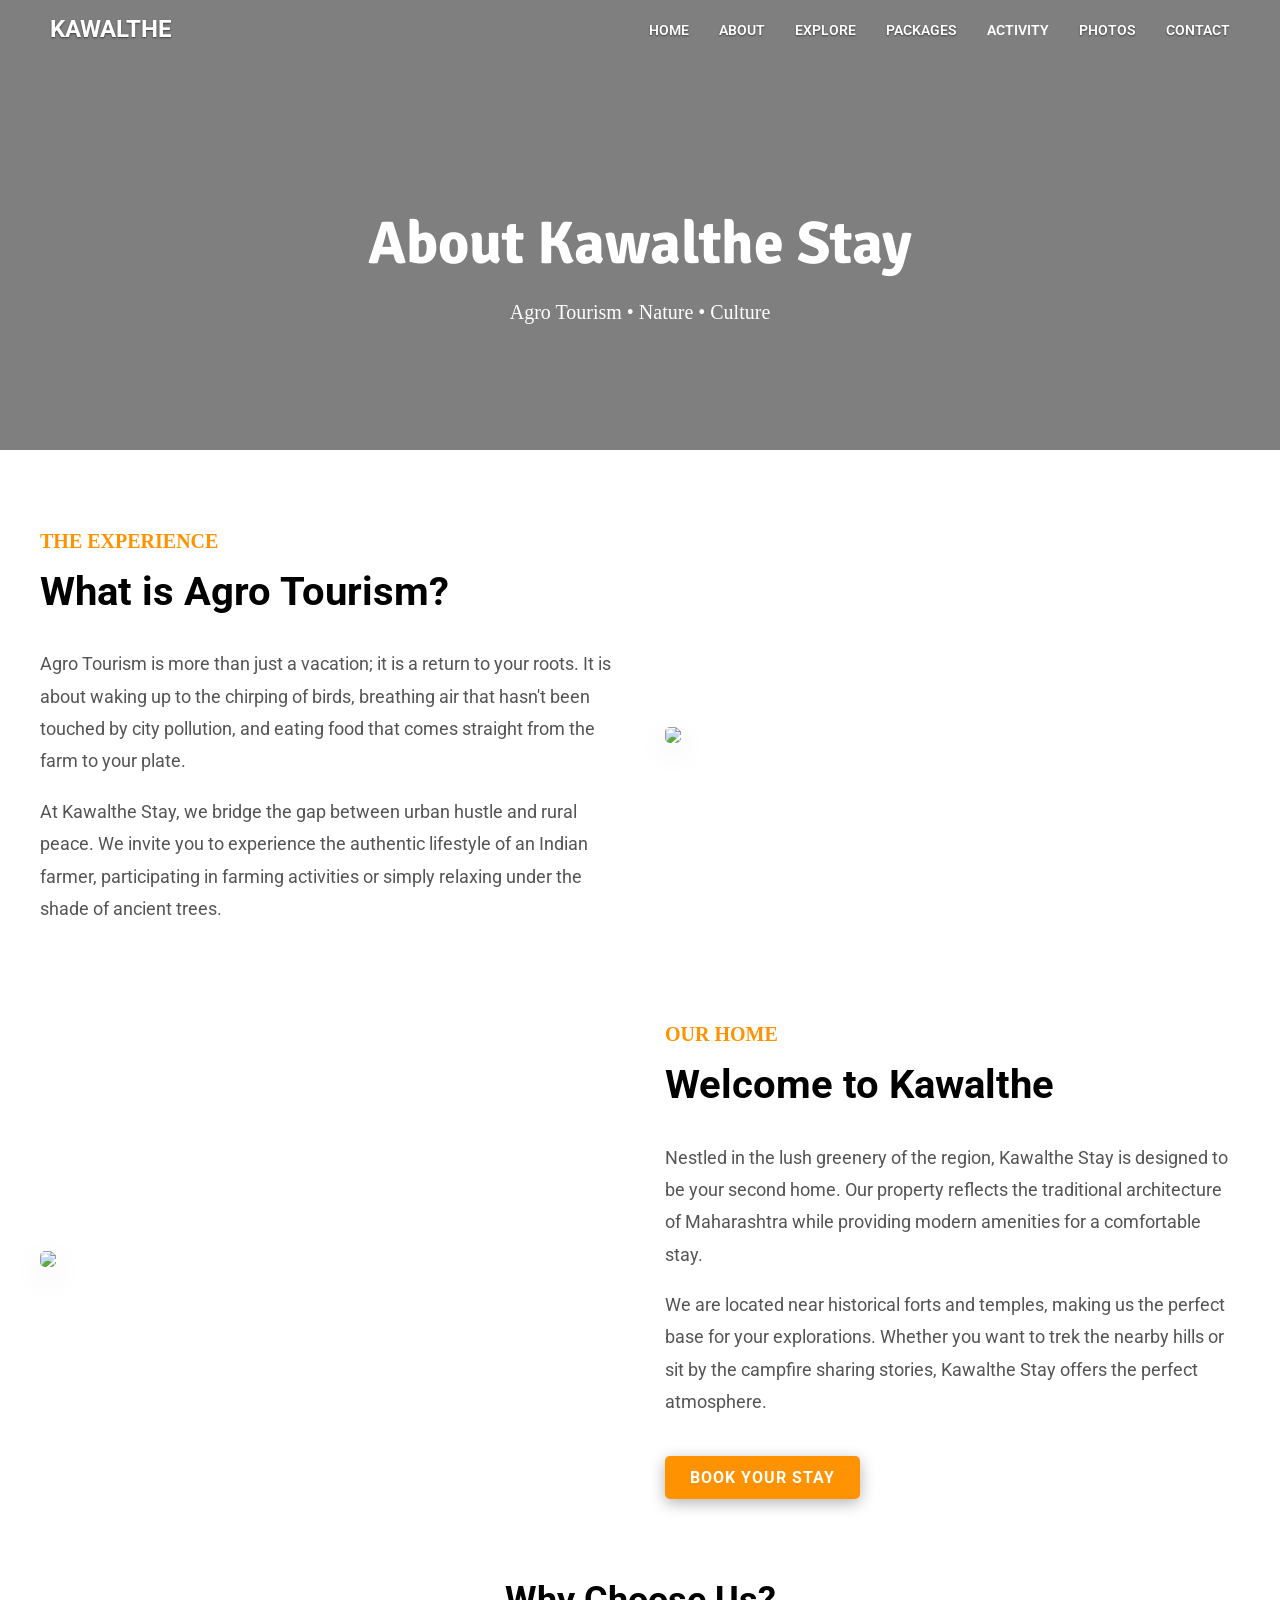
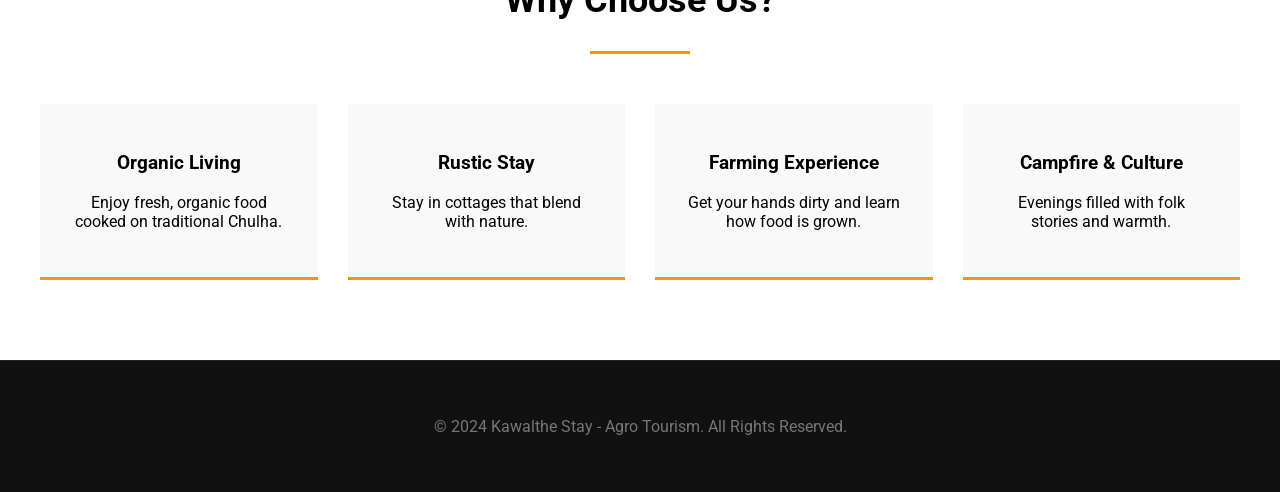
==== about.html @ 2143f7c7 "Add files via upload" ====
<!DOCTYPE html>
<html lang="en-US" class="no-js">
<head>
    <meta charset="UTF-8" />
    <meta name="viewport" content="width=device-width, initial-scale=1, maximum-scale=1, user-scalable=0">
    <title>About Us - Kawalthe Stay</title>
    
    <link rel='stylesheet' href='https://www.hachikotourism.in/wp-content/themes/dt-the7/fonts/icomoon-the7-font/icomoon-the7-font.min.css?ver=12.4.1' media='all' />
    <link rel='stylesheet' href='https://www.hachikotourism.in/wp-content/themes/dt-the7/fonts/FontAwesome/css/all.min.css?ver=12.4.1' media='all' />
    <link rel='stylesheet' href='https://www.hachikotourism.in/wp-content/themes/dt-the7/css/main.min.css?ver=12.4.1' media='all' />
    
    <link href="//fonts.googleapis.com/css?family=Signika:700%7CRoboto:700%2C400&display=swap" rel="stylesheet">
    <link rel="stylesheet" href="style.css">

    <style>
        /* RESET BODY MARGIN */
        body { margin: 0; padding: 0; }

        /* Page Header Banner */
        .page-header {
            /* REPLACE WITH YOUR IMAGE */
            background-image: url('https://www.hachikotourism.in/wp-content/uploads/2020/03/parashar-agritourism-12.jpg');
            background-size: cover;
            background-position: center;
            height: 450px; 
            display: flex;
            align-items: center;
            justify-content: center;
            position: relative;
            
            /* --- FIXED: Removed Top Margin --- */
            margin-top: 0px !important; 
        }
        
        .page-header::before {
            content: '';
            position: absolute;
            top: 0; left: 0; width: 100%; height: 100%;
            background: rgba(0,0,0,0.5); /* Dark overlay */
        }

        .page-title {
            position: relative;
            color: white;
            z-index: 2;
            text-align: center;
            padding-top: 60px; /* Push text down to clear navbar */
        }

        .page-title h1 {
            font-family: 'Signika', sans-serif;
            font-size: 60px;
            margin-bottom: 10px;
            color: #ffffff;
        }
        
        /* Text Sections */
        .content-section {
            padding: 80px 20px;
            max-width: 1200px;
            margin: 0 auto;
        }
        .flex-box {
            display: flex;
            align-items: center;
            gap: 50px;
            margin-bottom: 80px;
        }
        
        /* Highlight Text (Orange) */
        .highlight-text {
            color: #ff9200; /* Original Orange */
            font-family: 'Roboto Slab', serif;
            font-weight: 700;
            font-size: 20px;
            margin-bottom: 15px;
            display: block;
        }

        /* Feature Grid */
        .feature-grid {
            display: grid;
            grid-template-columns: repeat(auto-fit, minmax(250px, 1fr));
            gap: 30px;
            margin-top: 50px;
        }
        .feature-item {
            text-align: center;
            padding: 30px;
            background: #f9f9f9;
            border-bottom: 3px solid #ff9200; /* Orange Border */
            transition: transform 0.3s;
        }
        .feature-item:hover {
            transform: translateY(-5px);
        }
        .feature-icon {
            font-size: 40px;
            color: #ff9200; /* Orange Icon */
            margin-bottom: 20px;
        }

        /* Mobile Layout */
        @media screen and (max-width: 768px) {
            .flex-box { flex-direction: column; }
            .flex-box.reverse { flex-direction: column-reverse; }
            .page-header { height: 300px; }
            .page-title h1 { font-size: 36px; }
            
            /* Mobile Nav Fixes */
            .navigation ul { flex-direction: column; background: #333; padding: 20px !important; }
            .header-bar { padding: 10px 20px !important; }
        }
        
        /* Button Style (Orange) */
        .slider-btn {
            background-color: #ff9200; /* Original Orange */
            color: white;
            padding: 12px 25px;
            text-decoration: none;
            font-weight: bold;
            border-radius: 5px;
            display: inline-block;
            transition: background 0.3s;
        }
        .slider-btn:hover {
            background-color: #e08000; /* Darker Orange on Hover */
        }
    </style>
</head>

<body class="home page-template-default page page-id-14">

<div class="masthead split-header" role="banner" style="position: absolute; width: 100%; z-index: 999; background: transparent;">
    <header class="header-bar" style="display: flex; justify-content: space-between; align-items: center; padding: 15px 50px; max-width: 1200px; margin: 0 auto;">
        
        <a href="index.html" style="font-size: 24px; font-weight: bold; color: white; text-decoration: none; text-shadow: 0 1px 2px rgba(0,0,0,0.5);">KAWALTHE</a>

        <nav class="navigation">
            <ul style="list-style:none; display:flex; gap:30px; margin:0; padding:0;">
                <li><a href="index.html" style="text-decoration:none; color:#ffffff; font-weight:600; text-transform: uppercase; font-size: 14px; text-shadow: 0 1px 2px rgba(0,0,0,0.5);">Home</a></li>
                <li><a href="about.html" style="text-decoration:none; color:#ffffff; font-weight:600; text-transform: uppercase; font-size: 14px; text-shadow: 0 1px 2px rgba(0,0,0,0.5);">About</a></li>
                <li><a href="explore.html" style="text-decoration:none; color:#ffffff; font-weight:600; text-transform: uppercase; font-size: 14px; text-shadow: 0 1px 2px rgba(0,0,0,0.5);">Explore</a></li>
                <li><a href="packages.html" style="text-decoration:none; color:#ffffff; font-weight:600; text-transform: uppercase; font-size: 14px; text-shadow: 0 1px 2px rgba(0,0,0,0.5);">Packages</a></li>
                <li><a href="activity.html" style="text-decoration:none; color:#ffffff; font-weight:600; text-transform: uppercase; font-size: 14px;">Activity</a></li>
                <li><a href="photos.html" style="text-decoration:none; color:#ffffff; font-weight:600; text-transform: uppercase; font-size: 14px; text-shadow: 0 1px 2px rgba(0,0,0,0.5);">Photos</a></li>
                <li><a href="contact.html" style="text-decoration:none; color:#ffffff; font-weight:600; text-transform: uppercase; font-size: 14px; text-shadow: 0 1px 2px rgba(0,0,0,0.5);">Contact</a></li>
            </ul>
        </nav>

    </header>
</div>
<div class="page-header">
    <div class="page-title">
        <h1>About Kawalthe Stay</h1>
        <p style="font-size: 20px; font-family: 'Roboto Slab', serif;">Agro Tourism • Nature • Culture</p>
    </div>
</div>

<div id="main" class="sidebar-none">
    <div class="content-section">
        
        <div class="flex-box">
            <div style="flex: 1;">
                <span class="highlight-text">THE EXPERIENCE</span>
                <h2 style="font-size: 40px; margin-top: 0;">What is Agro Tourism?</h2>
                <p style="font-size: 18px; line-height: 1.8; color: #555;">
                    Agro Tourism is more than just a vacation; it is a return to your roots. It is about waking up to the chirping of birds, breathing air that hasn't been touched by city pollution, and eating food that comes straight from the farm to your plate.
                </p>
                <p style="font-size: 18px; line-height: 1.8; color: #555;">
                    At Kawalthe Stay, we bridge the gap between urban hustle and rural peace. We invite you to experience the authentic lifestyle of an Indian farmer, participating in farming activities or simply relaxing under the shade of ancient trees.
                </p>
            </div>
            <div style="flex: 1;">
                <img src="https://www.hachikotourism.in/wp-content/uploads/2020/09/DSCF1661-1-700x466.jpg" style="width:100%; border-radius: 5px; box-shadow: 0 10px 30px rgba(0,0,0,0.1);">
            </div>
        </div>

        <div class="flex-box reverse">
            <div style="flex: 1;">
                <img src="https://www.hachikotourism.in/wp-content/uploads/2021/12/IMG20211127114203-2.jpg" style="width:100%; border-radius: 5px; box-shadow: 0 10px 30px rgba(0,0,0,0.1);">
            </div>
            <div style="flex: 1;">
                <span class="highlight-text">OUR HOME</span>
                <h2 style="font-size: 40px; margin-top: 0;">Welcome to Kawalthe</h2>
                <p style="font-size: 18px; line-height: 1.8; color: #555;">
                    Nestled in the lush greenery of the region, Kawalthe Stay is designed to be your second home. Our property reflects the traditional architecture of Maharashtra while providing modern amenities for a comfortable stay.
                </p>
                <p style="font-size: 18px; line-height: 1.8; color: #555;">
                    We are located near historical forts and temples, making us the perfect base for your explorations. Whether you want to trek the nearby hills or sit by the campfire sharing stories, Kawalthe Stay offers the perfect atmosphere.
                </p>
                <br>
                <a href="packages.html" class="slider-btn">Book Your Stay</a>
            </div>
        </div>

        <div style="text-align: center; margin-top: 80px;">
            <h2 style="font-size: 36px;">Why Choose Us?</h2>
            <div style="width: 100px; height: 3px; background: #ff9200; margin: 20px auto;"></div>
        </div>

        <div class="feature-grid">
            <div class="feature-item">
                
                <h3>Organic Living</h3>
                <p>Enjoy fresh, organic food cooked on traditional Chulha.</p>
            </div>
            <div class="feature-item">
               
                <h3>Rustic Stay</h3>
                <p>Stay in cottages that blend with nature.</p>
            </div>
            <div class="feature-item">
               
                <h3>Farming Experience</h3>
                <p>Get your hands dirty and learn how food is grown.</p>
            </div>
            <div class="feature-item">
                
                <h3>Campfire & Culture</h3>
                <p>Evenings filled with folk stories and warmth.</p>
            </div>
        </div>

    </div>
</div>

<footer id="footer" style="background: #111; color: #777; padding: 40px 20px; text-align: center; border-top: 1px solid #222;">
    <p>&copy; 2024 Kawalthe Stay - Agro Tourism. All Rights Reserved.</p>
</footer>

</body>
</html>
---- style.css ----
/* =========================================
   1. FONT DEFINITIONS
   ========================================= */

/* Roboto Slab - Regular */
@font-face {
  font-family: 'Roboto Slab';
  font-style: normal;
  font-weight: 400;
  src: url(https://fonts.gstatic.com/s/robotoslab/v36/BngMUXZYTXPIvIBgJJSb6ufN5qU.woff2) format('woff2');
}

/* Roboto Slab - Bold */
@font-face {
  font-family: 'Roboto Slab';
  font-style: normal;
  font-weight: 700;
  src: url(https://fonts.gstatic.com/s/robotoslab/v36/BngMUXZYTXPIvIBgJJSb6ufA5qW54A.woff2) format('woff2');
}

/* =========================================
   2. GLOBAL RESETS & BASICS
   ========================================= */
body {
    margin: 0;
    padding: 0;
    font-family: 'Roboto', sans-serif;
    overflow-x: hidden;
}

/* Hide the preloader from the original theme */
body #load {
    display: none !important;
}

/* =========================================
   3. HERO SLIDER STYLES
   ========================================= */
#main-slideshow {
    position: relative;
    width: 100%;
    height: 100vh; /* Full viewport height */
    overflow: hidden;
    background: #000;
}

.slide {
    position: absolute;
    top: 0;
    left: 0;
    width: 100%;
    height: 100%;
    opacity: 0;
    transition: opacity 1s ease-in-out;
    background-size: cover;
    background-position: center;
    background-repeat: no-repeat;
    display: flex;
    justify-content: center;
    align-items: center;
}

.slide.active {
    opacity: 1;
    z-index: 1;
}

/* Dark Overlay */
.slide::before {
    content: '';
    position: absolute;
    top: 0;
    left: 0;
    width: 100%;
    height: 100%;
    background: rgba(0, 0, 0, 0.35); /* Adjust opacity for text contrast */
}

/* Slide Content Container */
.slide-content {
    position: relative;
    z-index: 2;
    text-align: center;
    color: white;
    padding: 20px;
    max-width: 900px;
    animation: slideUp 1s ease-out;
}

/* Slide Typography */
.slide-content h2 {
    font-family: 'Signika', sans-serif;
    font-size: 70px; /* Large, bold font like the original */
    font-weight: 700;
    margin-bottom: 20px;
    color: #fff;
    text-shadow: 2px 2px 8px rgba(0,0,0,0.6);
    line-height: 1.1;
}

.slide-content p {
    font-family: 'Roboto Slab', serif;
    font-size: 24px;
    margin-bottom: 40px;
    color: #f0f0f0;
    font-weight: 400;
}

/* Slider Button (Call to Action) */
.slider-btn {
    display: inline-block;
    padding: 15px 35px;
    background-color: #ff9200; /* Theme Orange */
    color: white;
    text-decoration: none;
    border-radius: 50px;
    font-weight: bold;
    font-size: 16px;
    font-family: 'Roboto', sans-serif;
    text-transform: uppercase;
    letter-spacing: 1px;
    transition: all 0.3s ease;
    box-shadow: 0 4px 15px rgba(0,0,0,0.3);
}

.slider-btn:hover {
    background-color: #333;
    transform: translateY(-2px);
    box-shadow: 0 6px 20px rgba(0,0,0,0.4);
}

/* Navigation Arrows */
.prev, .next {
    cursor: pointer;
    position: absolute;
    top: 50%;
    width: auto;
    padding: 20px;
    margin-top: -30px;
    color: white;
    font-weight: bold;
    font-size: 40px;
    transition: 0.3s ease;
    user-select: none;
    z-index: 10;
    background: none;
    border: none;
    opacity: 0.7;
}

.next { right: 20px; }
.prev { left: 20px; }

.prev:hover, .next:hover {
    opacity: 1;
    transform: scale(1.1);
}

/* Slide Animation Keyframes */
@keyframes slideUp {
    from { transform: translateY(50px); opacity: 0; }
    to { transform: translateY(0); opacity: 1; }
}

/* =========================================
   4. SECTION STYLES (Layout Fixes)
   ========================================= */

/* About Section Spacing */
.vc_custom_1584203470235 {
    padding-top: 80px !important;
    padding-bottom: 80px !important;
}

/* Image Grid for "About Us" */
.gallery-image-grid {
    display: grid;
    grid-template-columns: repeat(auto-fit, minmax(300px, 1fr));
    gap: 15px;
}

.gallery-image-grid img {
    width: 100%;
    height: 100%;
    object-fit: cover;
    border-radius: 4px;
    display: block;
}

/* Stats Section (Years Experience, etc) */
.stats-container {
    display: flex;
    gap: 40px;
    margin-top: 30px;
}

.stat-box h3 {
    font-family: 'Roboto Slab', serif;
    font-size: 50px;
    font-weight: 700;
    margin: 0;
    color: #ff9200;
}

.stat-box p {
    margin: 5px 0 0;
    font-weight: 600;
    color: #ccc;
}

/* =========================================
   5. RESPONSIVE STYLES (Mobile)
   ========================================= */
@media screen and (max-width: 768px) {
    /* Slider Text Size Adjustment */
    .slide-content h2 { font-size: 36px; }
    .slide-content p { font-size: 18px; margin-bottom: 25px; }
    .slider-btn { padding: 12px 25px; font-size: 14px; }
    
    /* Hide Complex Header on Mobile */
    .masthead .header-bar { 
        padding: 10px 20px;
    }
    
    .navigation { display: none !important; } /* Simplify nav for mobile */
    
    /* Adjust Arrows */
    .prev, .next { padding: 10px; font-size: 30px; }
    
    /* Stack Grid Images */
    .gallery-image-grid { grid-template-columns: 1fr; }
}
/* --- INSTAGRAM FEED SECTION --- */
.insta-section {
    padding: 80px 20px; text-align: center; background: #fff;
}
.insta-title {
    font-family: 'Signika', sans-serif; font-size: 32px; margin-bottom: 10px; color: #333;
}
.insta-handle {
    font-family: 'Roboto', sans-serif; color: #ff9200; font-weight: bold; font-size: 18px; 
    text-decoration: none; display: inline-block; margin-bottom: 40px;
}
.insta-handle:hover { text-decoration: underline; }

.insta-grid {
    display: grid; 
    grid-template-columns: repeat(auto-fit, minmax(200px, 1fr)); /* Auto-responsive */
    gap: 10px; 
    max-width: 1200px; 
    margin: 0 auto;
}

.insta-item {
    position: relative; 
    height: 250px; /* Forces square-ish look */
    overflow: hidden; 
    cursor: pointer;
}

.insta-item img {
    width: 100%; 
    height: 100%; 
    object-fit: cover; 
    transition: transform 0.5s ease;
}

/* Hover Effect - Dark Overlay with Icon */
.insta-overlay {
    position: absolute; top: 0; left: 0; width: 100%; height: 100%;
    background: rgba(0,0,0,0.5);
    display: flex; align-items: center; justify-content: center;
    opacity: 0; transition: opacity 0.3s ease;
}

.insta-overlay i {
    color: white; font-size: 40px;
}

.insta-item:hover img { transform: scale(1.1); }
.insta-item:hover .insta-overlay { opacity: 1; }

.follow-btn {
    margin-top: 40px;
    background: #E1306C; /* Instagram Color */
    color: white; padding: 12px 30px; border-radius: 30px;
    text-decoration: none; font-weight: bold; display: inline-block;
    transition: 0.3s;
}
.follow-btn:hover { background: #c1275c; box-shadow: 0 5px 15px rgba(225, 48, 108, 0.4); }
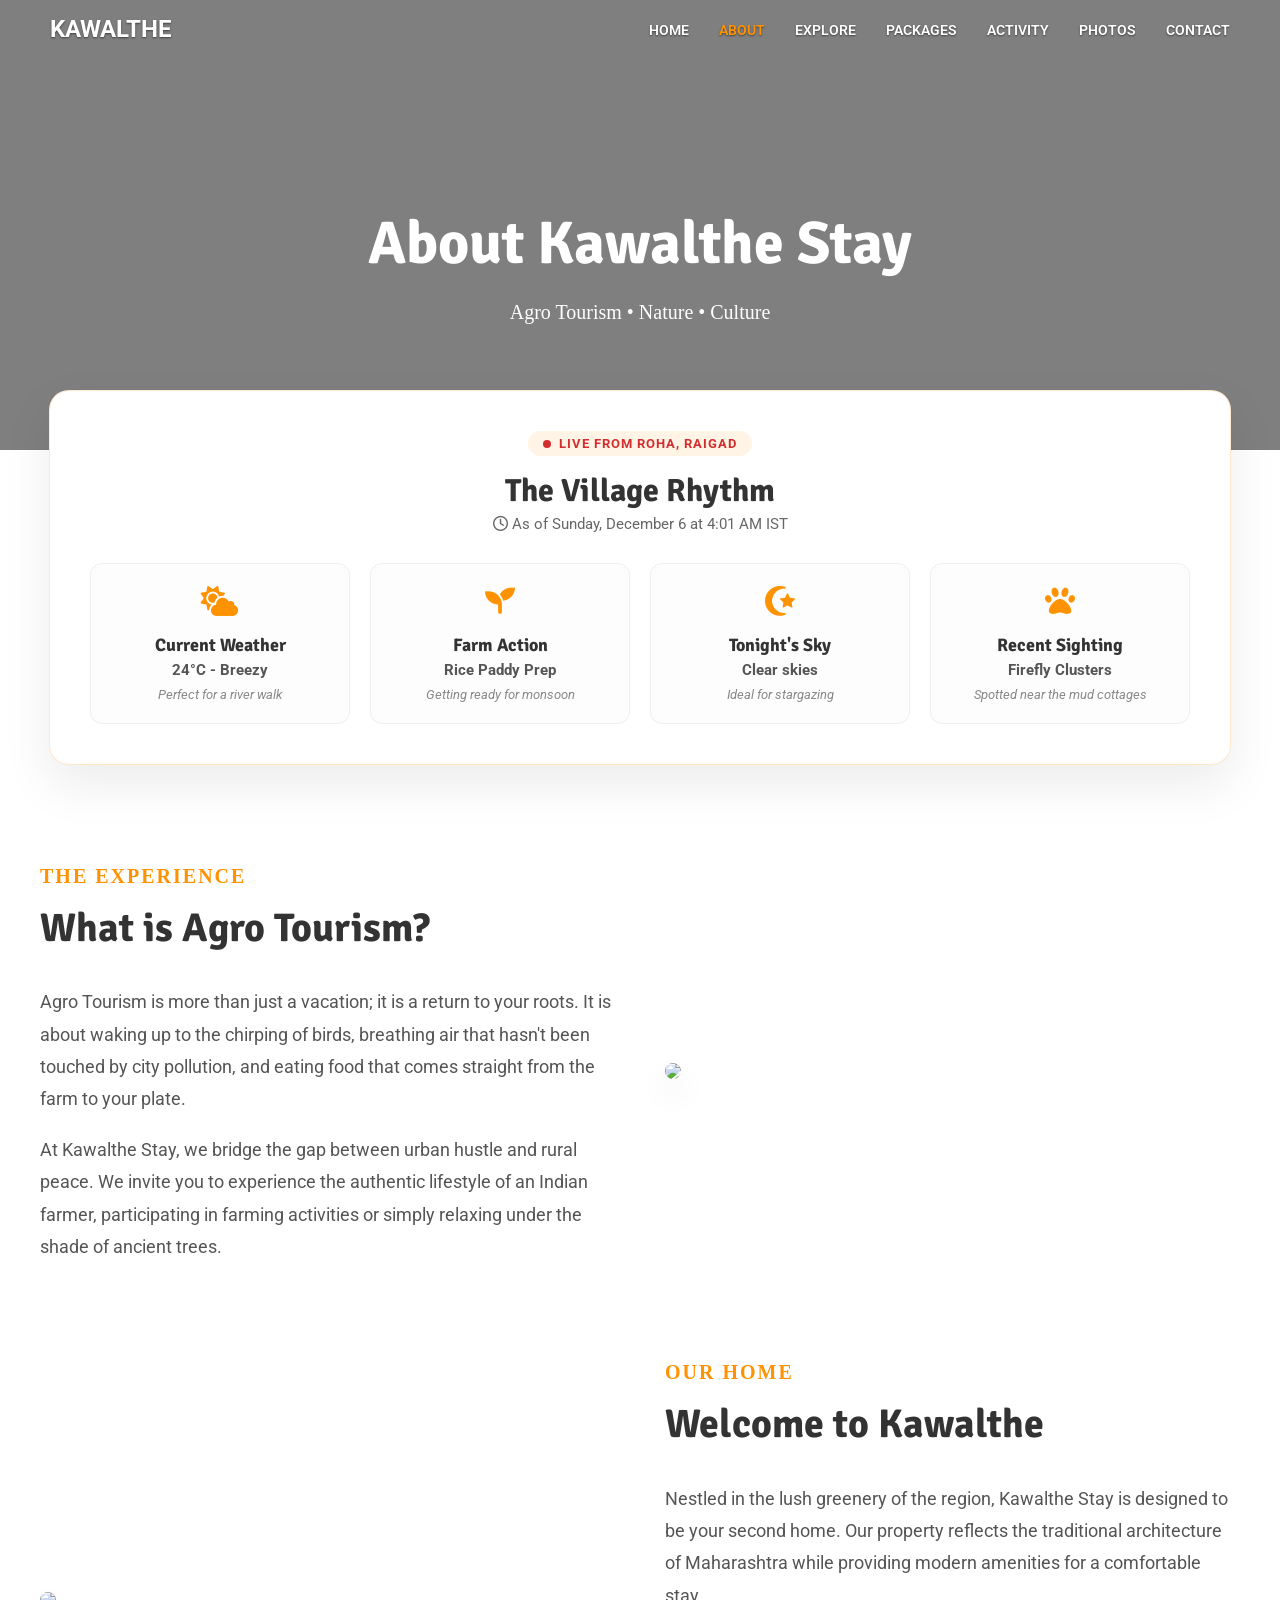
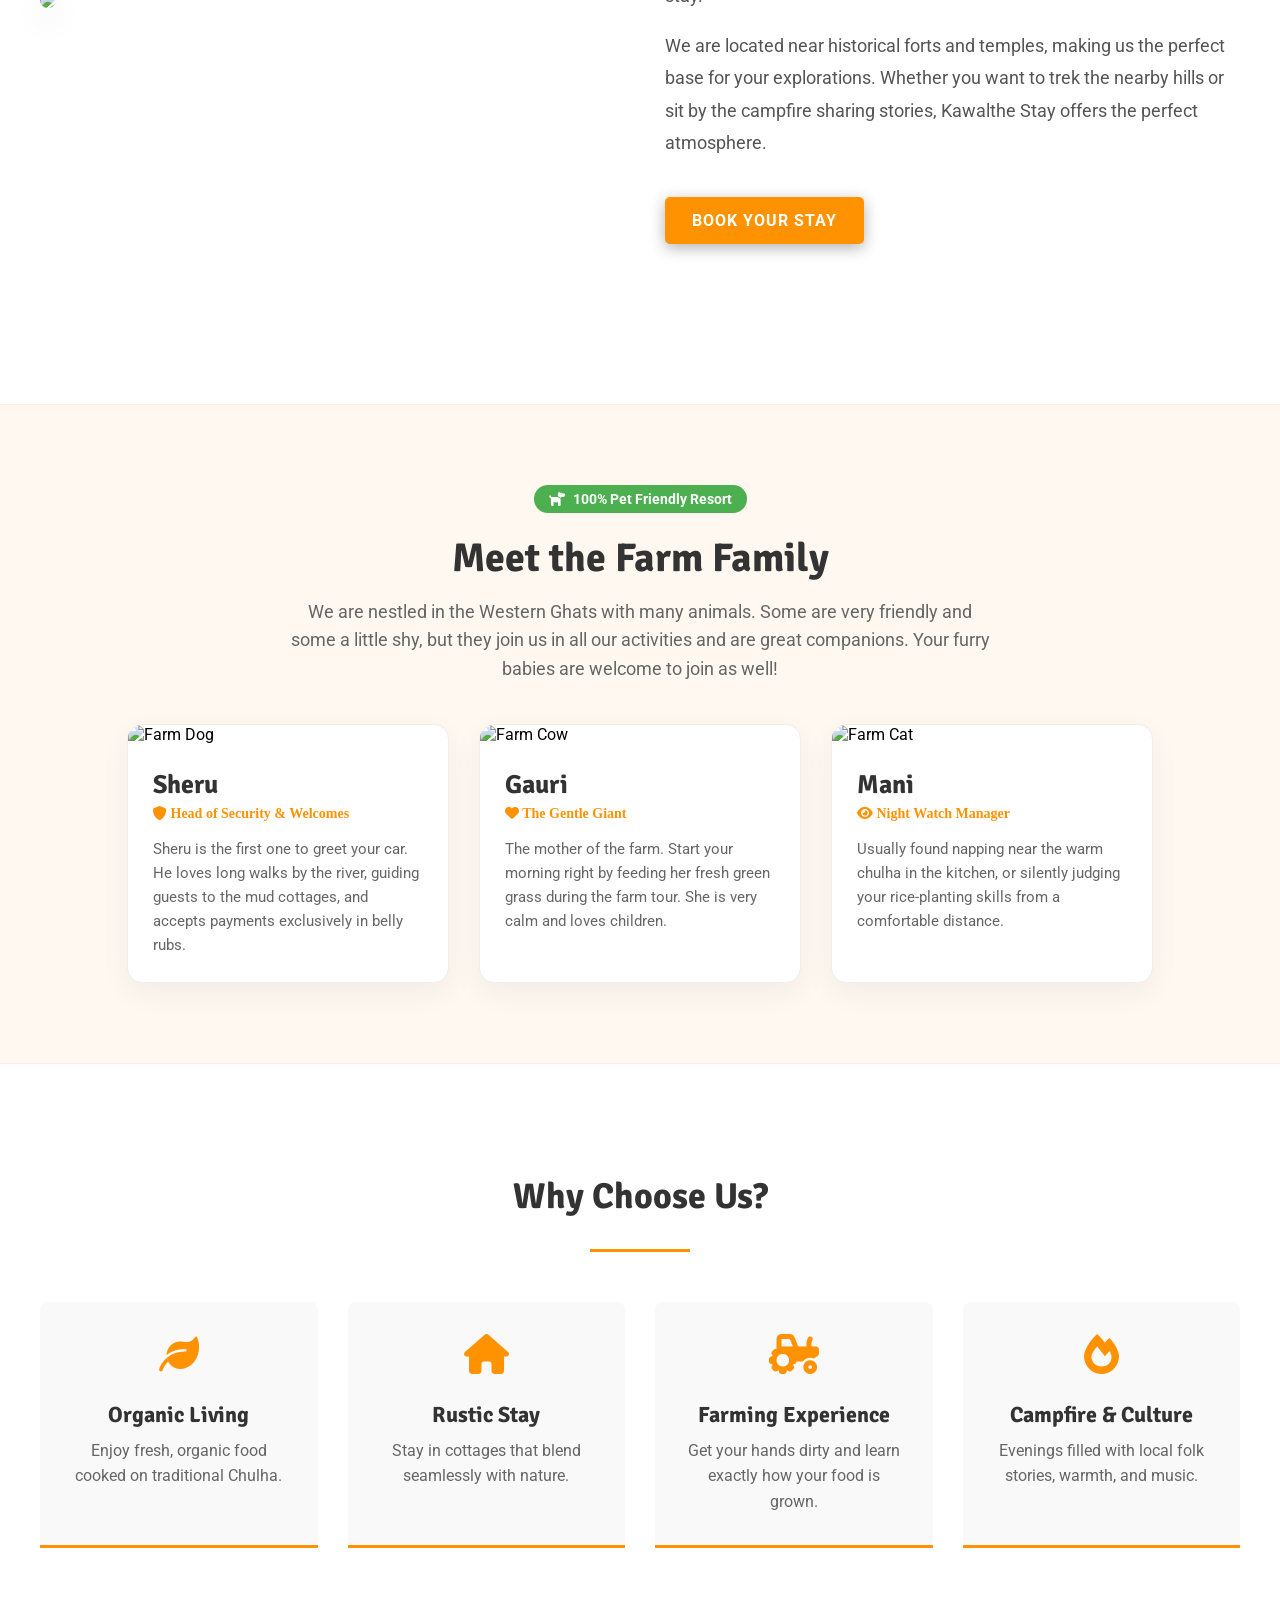
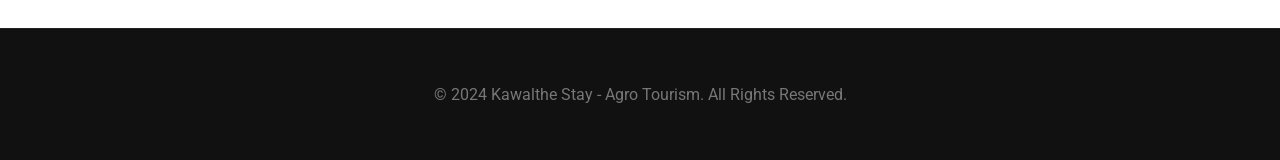
==== commit a3374247: "Add files via upload" ====
--- a/about.html
+++ b/about.html
@@ -5,20 +5,16 @@
     <meta name="viewport" content="width=device-width, initial-scale=1, maximum-scale=1, user-scalable=0">
     <title>About Us - Kawalthe Stay</title>
     
-    <link rel='stylesheet' href='https://www.hachikotourism.in/wp-content/themes/dt-the7/fonts/icomoon-the7-font/icomoon-the7-font.min.css?ver=12.4.1' media='all' />
-    <link rel='stylesheet' href='https://www.hachikotourism.in/wp-content/themes/dt-the7/fonts/FontAwesome/css/all.min.css?ver=12.4.1' media='all' />
-    <link rel='stylesheet' href='https://www.hachikotourism.in/wp-content/themes/dt-the7/css/main.min.css?ver=12.4.1' media='all' />
-    
+    <link rel="stylesheet" href="https://cdnjs.cloudflare.com/ajax/libs/font-awesome/6.0.0/css/all.min.css">
     <link href="//fonts.googleapis.com/css?family=Signika:700%7CRoboto:700%2C400&display=swap" rel="stylesheet">
     <link rel="stylesheet" href="style.css">
 
     <style>
         /* RESET BODY MARGIN */
-        body { margin: 0; padding: 0; }
+        body { margin: 0; padding: 0; font-family: 'Roboto', sans-serif;}
 
         /* Page Header Banner */
         .page-header {
-            /* REPLACE WITH YOUR IMAGE */
             background-image: url('https://www.hachikotourism.in/wp-content/uploads/2020/03/parashar-agritourism-12.jpg');
             background-size: cover;
             background-position: center;
@@ -27,8 +23,6 @@
             align-items: center;
             justify-content: center;
             position: relative;
-            
-            /* --- FIXED: Removed Top Margin --- */
             margin-top: 0px !important; 
         }
         
@@ -36,7 +30,7 @@
             content: '';
             position: absolute;
             top: 0; left: 0; width: 100%; height: 100%;
-            background: rgba(0,0,0,0.5); /* Dark overlay */
+            background: rgba(0,0,0,0.5); 
         }
 
         .page-title {
@@ -44,7 +38,7 @@
             color: white;
             z-index: 2;
             text-align: center;
-            padding-top: 60px; /* Push text down to clear navbar */
+            padding-top: 60px; 
         }
 
         .page-title h1 {
@@ -55,81 +49,98 @@
         }
         
         /* Text Sections */
-        .content-section {
+        .content-section { padding: 80px 20px; max-width: 1200px; margin: 0 auto; }
+        .flex-box { display: flex; align-items: center; gap: 50px; margin-bottom: 80px; }
+        
+        .highlight-text {
+            color: #ff9200; font-family: 'Roboto Slab', serif; font-weight: 700;
+            font-size: 20px; margin-bottom: 15px; display: block; text-transform: uppercase; letter-spacing: 2px;
+        }
+
+        /* Feature Grid */
+        .feature-grid { display: grid; grid-template-columns: repeat(auto-fit, minmax(250px, 1fr)); gap: 30px; margin-top: 50px; }
+        .feature-item { text-align: center; padding: 30px; background: #f9f9f9; border-bottom: 3px solid #ff9200; transition: transform 0.3s; border-radius: 8px 8px 0 0;}
+        .feature-item:hover { transform: translateY(-5px); }
+        .feature-icon { font-size: 40px; color: #ff9200; margin-bottom: 20px; }
+        .feature-item h3 { font-family: 'Signika', sans-serif; font-size: 22px; color: #333; margin-bottom: 10px;}
+        .feature-item p { color: #666; line-height: 1.6; margin: 0;}
+
+        /* --- THE VILLAGE RHYTHM DASHBOARD --- */
+        .rhythm-dashboard {
+            background: #ffffff; border-radius: 20px; box-shadow: 0 20px 50px rgba(0,0,0,0.08);
+            max-width: 1100px; margin: -60px auto 80px; position: relative; z-index: 10;
+            padding: 40px; border: 1px solid rgba(255, 146, 0, 0.2);
+        }
+        .rhythm-header { text-align: center; margin-bottom: 30px; }
+        .live-badge { display: inline-flex; align-items: center; background: #fff4e6; color: #d32f2f; padding: 5px 15px; border-radius: 30px; font-size: 13px; font-weight: bold; letter-spacing: 1px; margin-bottom: 10px; }
+        .live-dot { width: 8px; height: 8px; background: #d32f2f; border-radius: 50%; margin-right: 8px; animation: pulse-red 1.5s infinite; }
+        @keyframes pulse-red { 0% { box-shadow: 0 0 0 0 rgba(211, 47, 47, 0.7); } 70% { box-shadow: 0 0 0 10px rgba(211, 47, 47, 0); } 100% { box-shadow: 0 0 0 0 rgba(211, 47, 47, 0); } }
+        .rhythm-grid { display: grid; grid-template-columns: repeat(auto-fit, minmax(220px, 1fr)); gap: 20px; }
+        .rhythm-card { background: #fdfdfd; border: 1px solid #eee; border-radius: 12px; padding: 20px; text-align: center; transition: 0.3s ease; }
+        .rhythm-card:hover { transform: translateY(-5px); border-color: #ff9200; box-shadow: 0 10px 20px rgba(255, 146, 0, 0.1); }
+        .rhythm-icon { font-size: 30px; color: #ff9200; margin-bottom: 15px; }
+        .rhythm-card h4 { font-family: 'Signika', sans-serif; font-size: 18px; margin: 0 0 5px; color: #333; }
+        .rhythm-card p { margin: 0 0 5px; font-weight: bold; color: #555; font-size: 15px; }
+        .rhythm-card small { color: #888; font-style: italic; }
+
+        /* =========================================
+           MEET THE FARM FAMILY SECTION
+           ========================================= */
+        .farm-family-section {
+            background-color: #fff8f0; /* Soft warm background */
             padding: 80px 20px;
-            max-width: 1200px;
-            margin: 0 auto;
-        }
-        .flex-box {
-            display: flex;
-            align-items: center;
-            gap: 50px;
-            margin-bottom: 80px;
-        }
-        
-        /* Highlight Text (Orange) */
-        .highlight-text {
-            color: #ff9200; /* Original Orange */
-            font-family: 'Roboto Slab', serif;
-            font-weight: 700;
-            font-size: 20px;
-            margin-bottom: 15px;
-            display: block;
-        }
-
-        /* Feature Grid */
-        .feature-grid {
-            display: grid;
-            grid-template-columns: repeat(auto-fit, minmax(250px, 1fr));
-            gap: 30px;
-            margin-top: 50px;
-        }
-        .feature-item {
             text-align: center;
-            padding: 30px;
-            background: #f9f9f9;
-            border-bottom: 3px solid #ff9200; /* Orange Border */
-            transition: transform 0.3s;
-        }
-        .feature-item:hover {
-            transform: translateY(-5px);
-        }
-        .feature-icon {
-            font-size: 40px;
-            color: #ff9200; /* Orange Icon */
-            margin-bottom: 20px;
-        }
+            border-top: 1px solid #ffecdb;
+            border-bottom: 1px solid #ffecdb;
+        }
+        .family-header h2 { font-family: 'Signika', sans-serif; font-size: 40px; color: #333; margin: 0 0 15px; }
+        .family-header p { font-size: 18px; color: #666; max-width: 700px; margin: 0 auto 40px; line-height: 1.6; }
+        
+        .pet-badge {
+            background: #4caf50; color: white; padding: 6px 15px; border-radius: 30px;
+            font-size: 14px; font-weight: bold; display: inline-flex; align-items: center; gap: 8px; margin-bottom: 20px;
+        }
+
+        .family-grid { display: flex; flex-wrap: wrap; gap: 30px; justify-content: center; max-width: 1100px; margin: 0 auto; }
+        
+        .pet-card {
+            background: white; border-radius: 15px; width: 320px; overflow: hidden;
+            box-shadow: 0 10px 30px rgba(0,0,0,0.05); transition: 0.4s ease;
+            position: relative; border: 1px solid #eee; text-align: left;
+        }
+        .pet-card:hover { transform: translateY(-10px); box-shadow: 0 15px 40px rgba(255,146,0,0.15); border-color: #ff9200; }
+        
+        .pet-img { width: 100%; height: 250px; object-fit: cover; }
+        .pet-info { padding: 25px; }
+        .pet-info h3 { margin: 0 0 5px; font-family: 'Signika', sans-serif; font-size: 26px; color: #333; }
+        .pet-role { color: #ff9200; font-weight: bold; font-size: 14px; display: block; margin-bottom: 15px; font-family: 'Roboto Slab', serif;}
+        .pet-info p { color: #666; line-height: 1.6; margin: 0; font-size: 15px; }
+        
+        .hover-paw { position: absolute; top: 15px; right: 15px; color: white; background: rgba(0,0,0,0.4); width: 35px; height: 35px; border-radius: 50%; display: flex; align-items: center; justify-content: center; opacity: 0; transition: 0.3s; transform: scale(0.5); }
+        .pet-card:hover .hover-paw { opacity: 1; transform: scale(1); background: #ff9200; }
+
+        /* Button Style */
+        .slider-btn {
+            background-color: #ff9200; color: white; padding: 12px 25px; text-decoration: none;
+            font-weight: bold; border-radius: 5px; display: inline-block; transition: 0.3s; border: 2px solid #ff9200;
+        }
+        .slider-btn:hover { background-color: transparent; color: #ff9200; }
 
         /* Mobile Layout */
         @media screen and (max-width: 768px) {
             .flex-box { flex-direction: column; }
             .flex-box.reverse { flex-direction: column-reverse; }
-            .page-header { height: 300px; }
+            .page-header { height: 350px; }
             .page-title h1 { font-size: 36px; }
-            
-            /* Mobile Nav Fixes */
+            .rhythm-dashboard { margin: -30px 20px 40px; padding: 25px; }
             .navigation ul { flex-direction: column; background: #333; padding: 20px !important; }
             .header-bar { padding: 10px 20px !important; }
-        }
-        
-        /* Button Style (Orange) */
-        .slider-btn {
-            background-color: #ff9200; /* Original Orange */
-            color: white;
-            padding: 12px 25px;
-            text-decoration: none;
-            font-weight: bold;
-            border-radius: 5px;
-            display: inline-block;
-            transition: background 0.3s;
-        }
-        .slider-btn:hover {
-            background-color: #e08000; /* Darker Orange on Hover */
+            .family-header h2 { font-size: 32px; }
         }
     </style>
 </head>
 
-<body class="home page-template-default page page-id-14">
+<body>
 
 <div class="masthead split-header" role="banner" style="position: absolute; width: 100%; z-index: 999; background: transparent;">
     <header class="header-bar" style="display: flex; justify-content: space-between; align-items: center; padding: 15px 50px; max-width: 1200px; margin: 0 auto;">
@@ -139,10 +150,10 @@
         <nav class="navigation">
             <ul style="list-style:none; display:flex; gap:30px; margin:0; padding:0;">
                 <li><a href="index.html" style="text-decoration:none; color:#ffffff; font-weight:600; text-transform: uppercase; font-size: 14px; text-shadow: 0 1px 2px rgba(0,0,0,0.5);">Home</a></li>
-                <li><a href="about.html" style="text-decoration:none; color:#ffffff; font-weight:600; text-transform: uppercase; font-size: 14px; text-shadow: 0 1px 2px rgba(0,0,0,0.5);">About</a></li>
+                <li><a href="about.html" style="text-decoration:none; color:#ff9200; font-weight:600; text-transform: uppercase; font-size: 14px; text-shadow: 0 1px 2px rgba(0,0,0,0.5);">About</a></li>
                 <li><a href="explore.html" style="text-decoration:none; color:#ffffff; font-weight:600; text-transform: uppercase; font-size: 14px; text-shadow: 0 1px 2px rgba(0,0,0,0.5);">Explore</a></li>
                 <li><a href="packages.html" style="text-decoration:none; color:#ffffff; font-weight:600; text-transform: uppercase; font-size: 14px; text-shadow: 0 1px 2px rgba(0,0,0,0.5);">Packages</a></li>
-                <li><a href="activity.html" style="text-decoration:none; color:#ffffff; font-weight:600; text-transform: uppercase; font-size: 14px;">Activity</a></li>
+                <li><a href="activity.html" style="text-decoration:none; color:#ffffff; font-weight:600; text-transform: uppercase; font-size: 14px; text-shadow: 0 1px 2px rgba(0,0,0,0.5);">Activity</a></li>
                 <li><a href="photos.html" style="text-decoration:none; color:#ffffff; font-weight:600; text-transform: uppercase; font-size: 14px; text-shadow: 0 1px 2px rgba(0,0,0,0.5);">Photos</a></li>
                 <li><a href="contact.html" style="text-decoration:none; color:#ffffff; font-weight:600; text-transform: uppercase; font-size: 14px; text-shadow: 0 1px 2px rgba(0,0,0,0.5);">Contact</a></li>
             </ul>
@@ -157,13 +168,47 @@
     </div>
 </div>
 
+<div class="rhythm-dashboard">
+    <div class="rhythm-header">
+        <div class="live-badge"><span class="live-dot"></span> LIVE FROM ROHA, RAIGAD</div>
+        <h2 style="font-family: 'Signika', sans-serif; font-size: 32px; margin: 5px 0 5px; color: #333;">The Village Rhythm</h2>
+        <p style="color: #666; margin: 0; font-size: 15px;" id="live-time">Loading farm time...</p>
+    </div>
+
+    <div class="rhythm-grid">
+        <div class="rhythm-card">
+            <div class="rhythm-icon"><i class="fas fa-cloud-sun"></i></div>
+            <h4>Current Weather</h4>
+            <p>24°C - Breezy</p>
+            <small>Perfect for a river walk</small>
+        </div>
+        <div class="rhythm-card">
+            <div class="rhythm-icon"><i class="fas fa-seedling"></i></div>
+            <h4>Farm Action</h4>
+            <p>Rice Paddy Prep</p>
+            <small>Getting ready for monsoon</small>
+        </div>
+        <div class="rhythm-card">
+            <div class="rhythm-icon"><i class="fas fa-star-and-crescent"></i></div>
+            <h4>Tonight's Sky</h4>
+            <p>Clear skies</p>
+            <small>Ideal for stargazing</small>
+        </div>
+        <div class="rhythm-card">
+            <div class="rhythm-icon"><i class="fas fa-paw"></i></div>
+            <h4>Recent Sighting</h4>
+            <p>Firefly Clusters</p>
+            <small>Spotted near the mud cottages</small>
+        </div>
+    </div>
+</div>
 <div id="main" class="sidebar-none">
-    <div class="content-section">
+    <div class="content-section" style="padding-top: 20px;">
         
         <div class="flex-box">
             <div style="flex: 1;">
                 <span class="highlight-text">THE EXPERIENCE</span>
-                <h2 style="font-size: 40px; margin-top: 0;">What is Agro Tourism?</h2>
+                <h2 style="font-size: 40px; margin-top: 0; font-family: 'Signika', sans-serif; color: #333;">What is Agro Tourism?</h2>
                 <p style="font-size: 18px; line-height: 1.8; color: #555;">
                     Agro Tourism is more than just a vacation; it is a return to your roots. It is about waking up to the chirping of birds, breathing air that hasn't been touched by city pollution, and eating food that comes straight from the farm to your plate.
                 </p>
@@ -172,17 +217,17 @@
                 </p>
             </div>
             <div style="flex: 1;">
-                <img src="https://www.hachikotourism.in/wp-content/uploads/2020/09/DSCF1661-1-700x466.jpg" style="width:100%; border-radius: 5px; box-shadow: 0 10px 30px rgba(0,0,0,0.1);">
+                <img src="https://www.hachikotourism.in/wp-content/uploads/2020/09/DSCF1661-1-700x466.jpg" style="width:100%; border-radius: 12px; box-shadow: 0 15px 30px rgba(0,0,0,0.1);">
             </div>
         </div>
 
         <div class="flex-box reverse">
             <div style="flex: 1;">
-                <img src="https://www.hachikotourism.in/wp-content/uploads/2021/12/IMG20211127114203-2.jpg" style="width:100%; border-radius: 5px; box-shadow: 0 10px 30px rgba(0,0,0,0.1);">
+                <img src="https://www.hachikotourism.in/wp-content/uploads/2021/12/IMG20211127114203-2.jpg" style="width:100%; border-radius: 12px; box-shadow: 0 15px 30px rgba(0,0,0,0.1);">
             </div>
             <div style="flex: 1;">
                 <span class="highlight-text">OUR HOME</span>
-                <h2 style="font-size: 40px; margin-top: 0;">Welcome to Kawalthe</h2>
+                <h2 style="font-size: 40px; margin-top: 0; font-family: 'Signika', sans-serif; color: #333;">Welcome to Kawalthe</h2>
                 <p style="font-size: 18px; line-height: 1.8; color: #555;">
                     Nestled in the lush greenery of the region, Kawalthe Stay is designed to be your second home. Our property reflects the traditional architecture of Maharashtra while providing modern amenities for a comfortable stay.
                 </p>
@@ -193,35 +238,77 @@
                 <a href="packages.html" class="slider-btn">Book Your Stay</a>
             </div>
         </div>
-
-        <div style="text-align: center; margin-top: 80px;">
-            <h2 style="font-size: 36px;">Why Choose Us?</h2>
-            <div style="width: 100px; height: 3px; background: #ff9200; margin: 20px auto;"></div>
-        </div>
-
-        <div class="feature-grid">
-            <div class="feature-item">
-                
-                <h3>Organic Living</h3>
-                <p>Enjoy fresh, organic food cooked on traditional Chulha.</p>
-            </div>
-            <div class="feature-item">
-               
-                <h3>Rustic Stay</h3>
-                <p>Stay in cottages that blend with nature.</p>
-            </div>
-            <div class="feature-item">
-               
-                <h3>Farming Experience</h3>
-                <p>Get your hands dirty and learn how food is grown.</p>
-            </div>
-            <div class="feature-item">
-                
-                <h3>Campfire & Culture</h3>
-                <p>Evenings filled with folk stories and warmth.</p>
-            </div>
-        </div>
-
+    </div>
+</div>
+
+<div class="farm-family-section">
+    <div class="family-header">
+        <div class="pet-badge"><i class="fas fa-dog"></i> 100% Pet Friendly Resort</div>
+        <h2>Meet the Farm Family</h2>
+        <p>We are nestled in the Western Ghats with many animals. Some are very friendly and some a little shy, but they join us in all our activities and are great companions. Your furry babies are welcome to join as well!</p>
+    </div>
+
+    <div class="family-grid">
+        
+        <div class="pet-card">
+            <div class="hover-paw"><i class="fas fa-paw"></i></div>
+            <img src="https://images.unsplash.com/photo-1543466835-00a7907e9de1?auto=format&fit=crop&w=600&q=80" alt="Farm Dog" class="pet-img">
+            <div class="pet-info">
+                <h3>Sheru</h3>
+                <span class="pet-role"><i class="fas fa-shield-alt"></i> Head of Security & Welcomes</span>
+                <p>Sheru is the first one to greet your car. He loves long walks by the river, guiding guests to the mud cottages, and accepts payments exclusively in belly rubs.</p>
+            </div>
+        </div>
+
+        <div class="pet-card">
+            <div class="hover-paw"><i class="fas fa-leaf"></i></div>
+            <img src="https://images.unsplash.com/photo-1570042225831-d98fa7577f1e?auto=format&fit=crop&w=600&q=80" alt="Farm Cow" class="pet-img">
+            <div class="pet-info">
+                <h3>Gauri</h3>
+                <span class="pet-role"><i class="fas fa-heart"></i> The Gentle Giant</span>
+                <p>The mother of the farm. Start your morning right by feeding her fresh green grass during the farm tour. She is very calm and loves children.</p>
+            </div>
+        </div>
+
+        <div class="pet-card">
+            <div class="hover-paw"><i class="fas fa-moon"></i></div>
+            <img src="https://images.unsplash.com/photo-1513360371669-4adf3dd7dff8?auto=format&fit=crop&w=600&q=80" alt="Farm Cat" class="pet-img">
+            <div class="pet-info">
+                <h3>Mani</h3>
+                <span class="pet-role"><i class="fas fa-eye"></i> Night Watch Manager</span>
+                <p>Usually found napping near the warm chulha in the kitchen, or silently judging your rice-planting skills from a comfortable distance.</p>
+            </div>
+        </div>
+
+    </div>
+</div>
+<div class="content-section" style="padding-top: 80px;">
+    <div style="text-align: center;">
+        <h2 style="font-size: 36px; font-family: 'Signika', sans-serif; color: #333;">Why Choose Us?</h2>
+        <div style="width: 100px; height: 3px; background: #ff9200; margin: 20px auto 40px;"></div>
+    </div>
+
+    <div class="feature-grid">
+        <div class="feature-item">
+            <div class="feature-icon"><i class="fas fa-leaf"></i></div>
+            <h3>Organic Living</h3>
+            <p>Enjoy fresh, organic food cooked on traditional Chulha.</p>
+        </div>
+        <div class="feature-item">
+            <div class="feature-icon"><i class="fas fa-home"></i></div>
+            <h3>Rustic Stay</h3>
+            <p>Stay in cottages that blend seamlessly with nature.</p>
+        </div>
+        <div class="feature-item">
+            <div class="feature-icon"><i class="fas fa-tractor"></i></div>
+            <h3>Farming Experience</h3>
+            <p>Get your hands dirty and learn exactly how your food is grown.</p>
+        </div>
+        <div class="feature-item">
+            <div class="feature-icon"><i class="fas fa-fire"></i></div>
+            <h3>Campfire & Culture</h3>
+            <p>Evenings filled with local folk stories, warmth, and music.</p>
+        </div>
     </div>
 </div>
 
@@ -229,5 +316,17 @@
     <p>&copy; 2024 Kawalthe Stay - Agro Tourism. All Rights Reserved.</p>
 </footer>
 
+<script>
+    function updateFarmTime() {
+        const timeElement = document.getElementById('live-time');
+        const now = new Date();
+        const options = { weekday: 'long', month: 'long', day: 'numeric', hour: 'numeric', minute: '2-digit', hour12: true };
+        const timeString = now.toLocaleDateString('en-US', options);
+        timeElement.innerHTML = `<i class="far fa-clock"></i> As of ${timeString} IST`;
+    }
+    updateFarmTime();
+    setInterval(updateFarmTime, 60000);
+</script>
+
 </body>
 </html>
